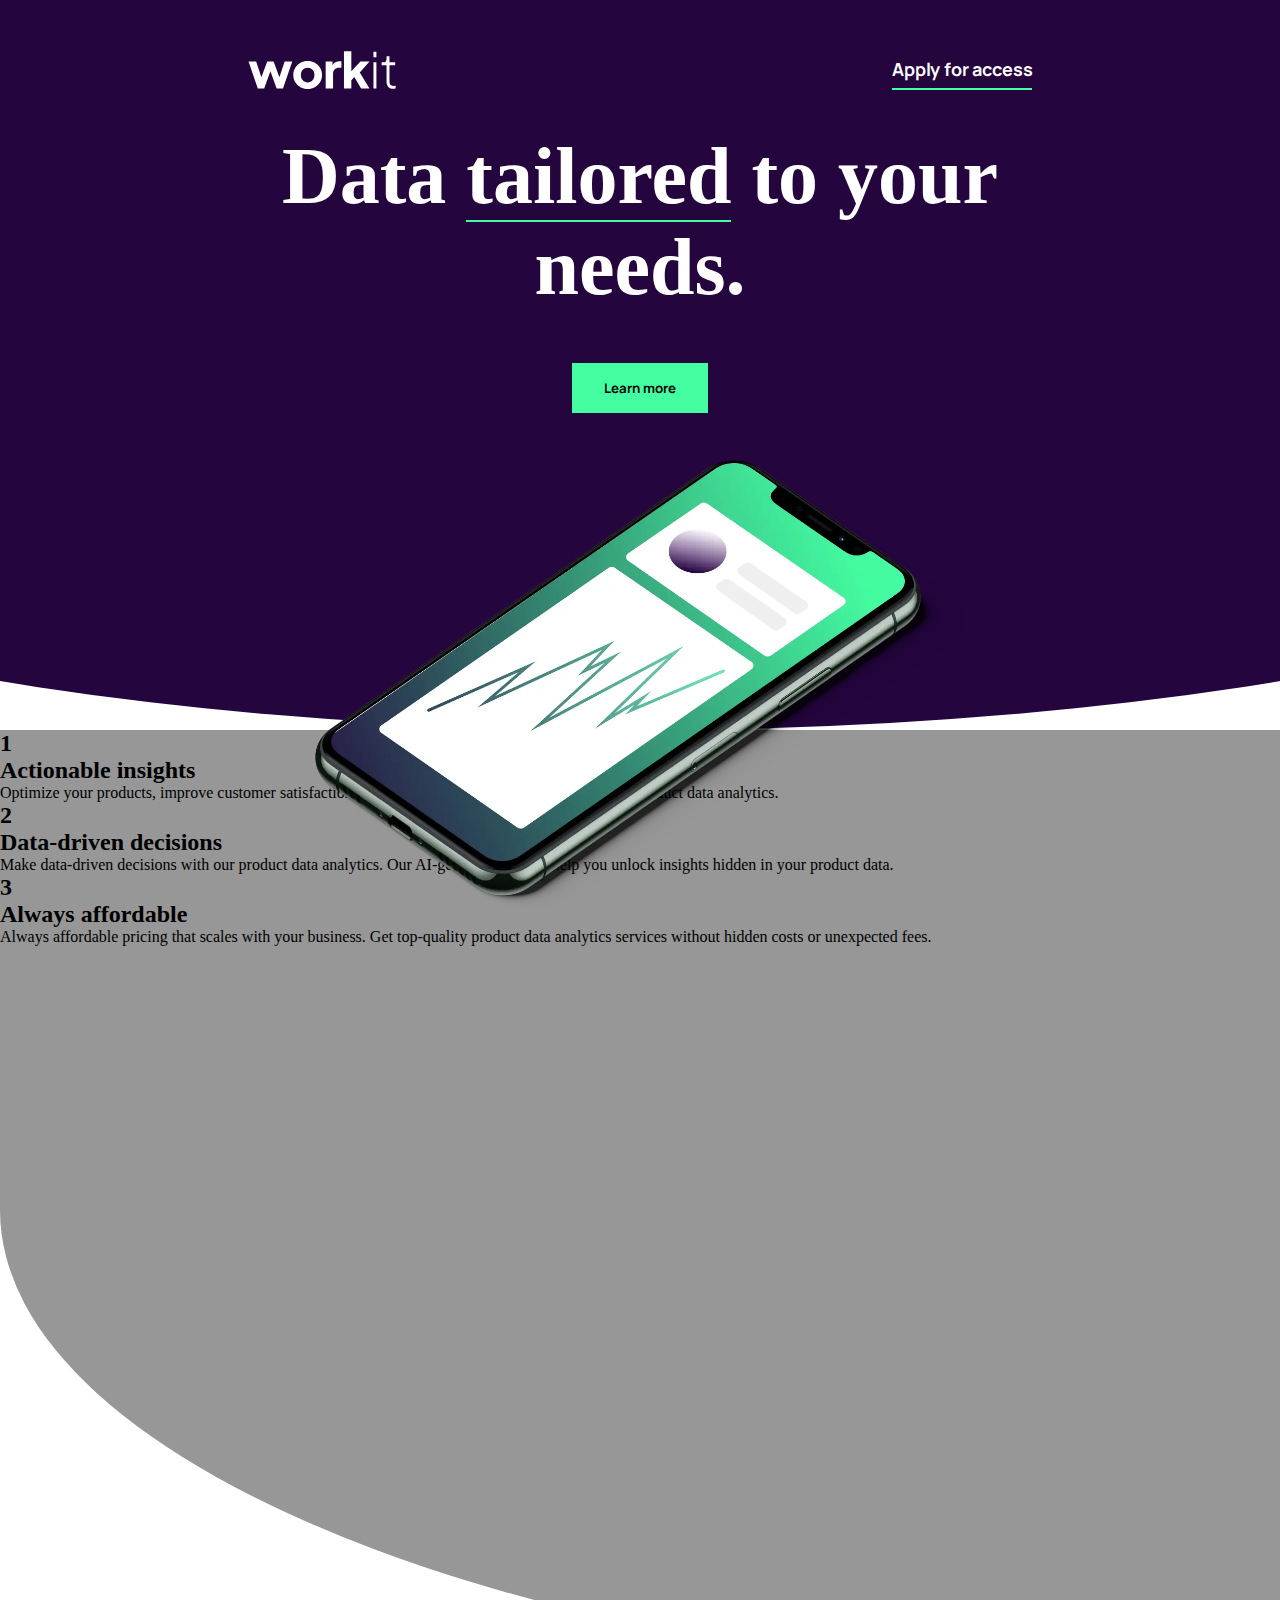
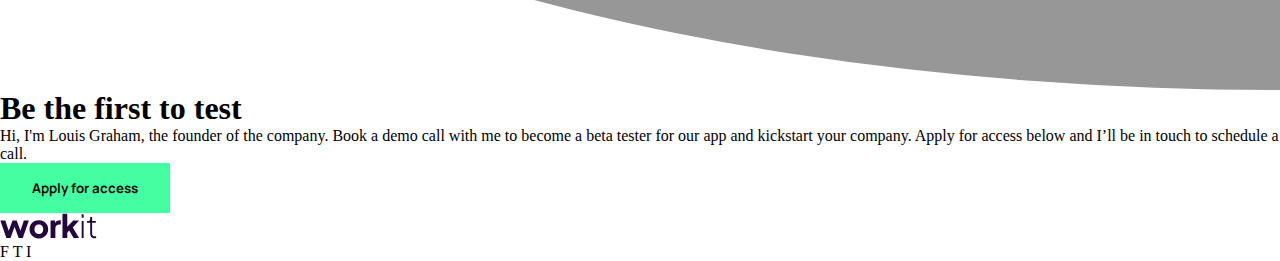
==== starter-code/index.html @ 001fc559 "Initial commit" ====
<!DOCTYPE html>
<html lang="en">
  <head>
    <meta charset="UTF-8" />
    <meta name="viewport" content="width=device-width, initial-scale=1.0" />

    <link
      rel="icon"
      type="image/png"
      sizes="32x32"
      href="./assets/images/favicon-32x32.png"
    />
    <link rel="stylesheet" type="text/css" href="./style/style.css" />
    <link rel="stylesheet" type="text/css" href="./style/bootstrap-grid.css" />

    <title>Frontend Mentor | Workit landing page</title>
  </head>
  <body>
    <header class="w-margin-top-50">
      <img class="w-main-icon w-icon" src="./assets/images/logo-light.svg" />
      <button class="w-main-button w-secondary-button w-text-white">
        Apply for access
      </button>
    </header>

    <div class="w-page-wrapper">

      <section class="w-main-section">
        <div class="w-main-section w-bg-curved w-bg-dark-purple" />

        <div class="w-home-presentation">
          <h1 class="w-main-title w-text-white">
            Data <span class="w-text-line">tailored</span> to your needs.
          </h1>
          <button class="w-primary-button w-margin-top-50">Learn more</button>
        </div>
        <img class="w-hero" src="./assets/images/image-hero.webp" />
      </section>

      <section class="w-secondary-section">

        <div class="w-secondary-section w-bg-curved w-bg-ghost-white" />


        <div class="w-circle">
          <h2>1</h2>
        </div>

        <div>
          <h2>Actionable insights</h2>

          <p>
            Optimize your products, improve customer satisfaction and stay ahead
            of the competition with our product data analytics.
          </p>
        </div>

        <div class="w-circle">
          <h2>2</h2>
        </div>
        <div>
          <h2>Data-driven decisions</h2>

          <p>
            Make data-driven decisions with our product data analytics. Our
            AI-generated reports help you unlock insights hidden in your product
            data.
          </p>
        </div>
        <div class="w-circle"><h2>3</h2></div>
        <div>
          <h2>Always affordable</h2>

          <p>
            Always affordable pricing that scales with your business. Get
            top-quality product data analytics services without hidden costs or
            unexpected fees.
          </p>
        </div>
      </section>

      <section class="w-terciary-class">
        <div class="w-box">
          <h1>Be the first to test</h1>

          <p>
            Hi, I'm Louis Graham, the founder of the company. Book a demo call
            with me to become a beta tester for our app and kickstart your
            company. Apply for access below and I’ll be in touch to schedule a
            call.
          </p>

          <button class="w-primary-button">Apply for access</button>
        </div>
      </section>
    </div>

    <footer class="w-footer">
      <img src="./assets/images/logo-dark.svg" />

      <div class="w-media-icons">
        <a>F</a>
        <a>T</a>
        <a>I</a>
      </div>
    </footer>
  </body>
</html>
---- starter-code/style/style.css ----
@font-face {
  font-family: "Manrope";
  src: url("../assets/fonts/manrope/Manrope-VariableFont_wght.ttf")
    format("truetype");
}

@font-face {
  font-family: "Fraunces";
  src: url("../assets/fonts/fraunces/Fraunces-VariableFont_SOFT\,WONK\,opsz\,wght.ttf")
    format("truetype");
}

* {
  margin: 0;
  padding: 0;
}

@media screen and (min-width: 576px) {
  /* HEADER */

  header {
    display: flex;
    justify-content: space-around;
    position: absolute;
    width: 100%;
    height: 40px;
    z-index: 2;
  }

  /* WRAPPER */

  .w-page-wrapper {
    display: flex;
    flex-direction: column;
    height: 100%;
    width: 100%;
  }

  /* Main Section */

  .w-main-section {
    display: flex;

    flex-direction: column;
    align-items: center;
    width: 100%;
    height: 680px;
  }

  .w-home-presentation {
    display: flex;
    position: relative;
    width: 55%;
    top: 26%;
    flex-direction: column;
    align-items: center;
  }

  .w-hero {
    display: block;
    position: absolute;
    top: 400px;
    width: 450px;
    height: 450px;
    z-index: 2;
  }

  .w-pattern-1 {
    display: block;
    position: absolute;
  }

  /* SECOND SECTION  */

  .w-secondary-section {
    height: 960px;
  }

  /* CSS UTILITARY */

  .w-main-title {
    font-family: "Fraunces 144pt";
    font-size: 50px;
    font-weight: 600;
    text-align: center;
  }
  .w-primary-button {
    font-family: "Manrope";
    font-weight: 700;
    color: black;
    background-color: #44ffa1;
    padding: 16px 32px;
    border: none;
  }

  .w-secondary-button {
    font-family: "Manrope";
    font-weight: 700;
    background: transparent;
    font-size: 18px;
    line-height: 32px;
    letter-spacing: -0.18px;

    border: none;
    border-bottom: 2px solid #44ffa1;
  }
}

@media screen and (min-width: 768px) {
  .w-main-section {
    height: 680px;
  }

  .w-home-presentation {
    top: 22%;
    width: 50%;
  }

  .w-hero {
    display: block;
    position: absolute;
    top: 380px;
    width: 480px;
    height: 480px;
  }
}

@media screen and (min-width: 992px) {
  Header {
    justify-content: space-around;
  }

  .w-main-section {
    height: 720px;
  }

  .w-main-title {
    font-size: 80px;
  }

  .w-home-presentation {
    top: 16%;
    width: 30%;
  }

  .w-hero {
    display: block;
    position: absolute;
    top: 460px;
    width: 650px;
    height: 450px;
  }
}

@media screen and (min-width: 1200px) {
  /* Main Section */

  .w-main-section {
    height: 730px;
  }

  .w-home-presentation {
    top: 18%;
    width: 30%;
  }
}

/* CSS UTILITARY */

/* BACKGROUND  */

.w-bg-ghost-white {
  background-color: #979797;
}

.w-bg-dark-purple {
  background-color: #24053e;
}

.w-bg-curved {
  position: absolute;
  width: 200%;
  border-radius: 0 0 100% 100%;
  
}

/* TEXT  */

.w-text-white {
  color: #fff;
}

.w-text-dark-purple {
  color: #24053e;
}

.w-text-line {
  border-bottom: 2px solid #44ffa1;
}

/* MARGIN */

.w-margin-top-16 {
  margin-top: 16px;
}

.w-margin-right-16 {
  margin-right: 16px;
}

.w-margin-bottom-16 {
  margin-bottom: 16px;
}

.w-margin-left-16 {
  margin-left: 16px;
}

.w-margin-top-50 {
  margin-top: 50px;
}

.w-margin-right-50 {
  margin-right: 50px;
}

.w-margin-bottom-50 {
  margin-bottom: 50px;
}

.w-margin-left-50 {
  margin-left: 50px;
}

.w-margin-top-80 {
  margin-top: 80px;
}

.w-margin-right-80 {
  margin-right: 80px;
}

.w-margin-bottom-80 {
  margin-bottom: 80px;
}

.w-margin-left-80 {
  margin-left: 80px;
}
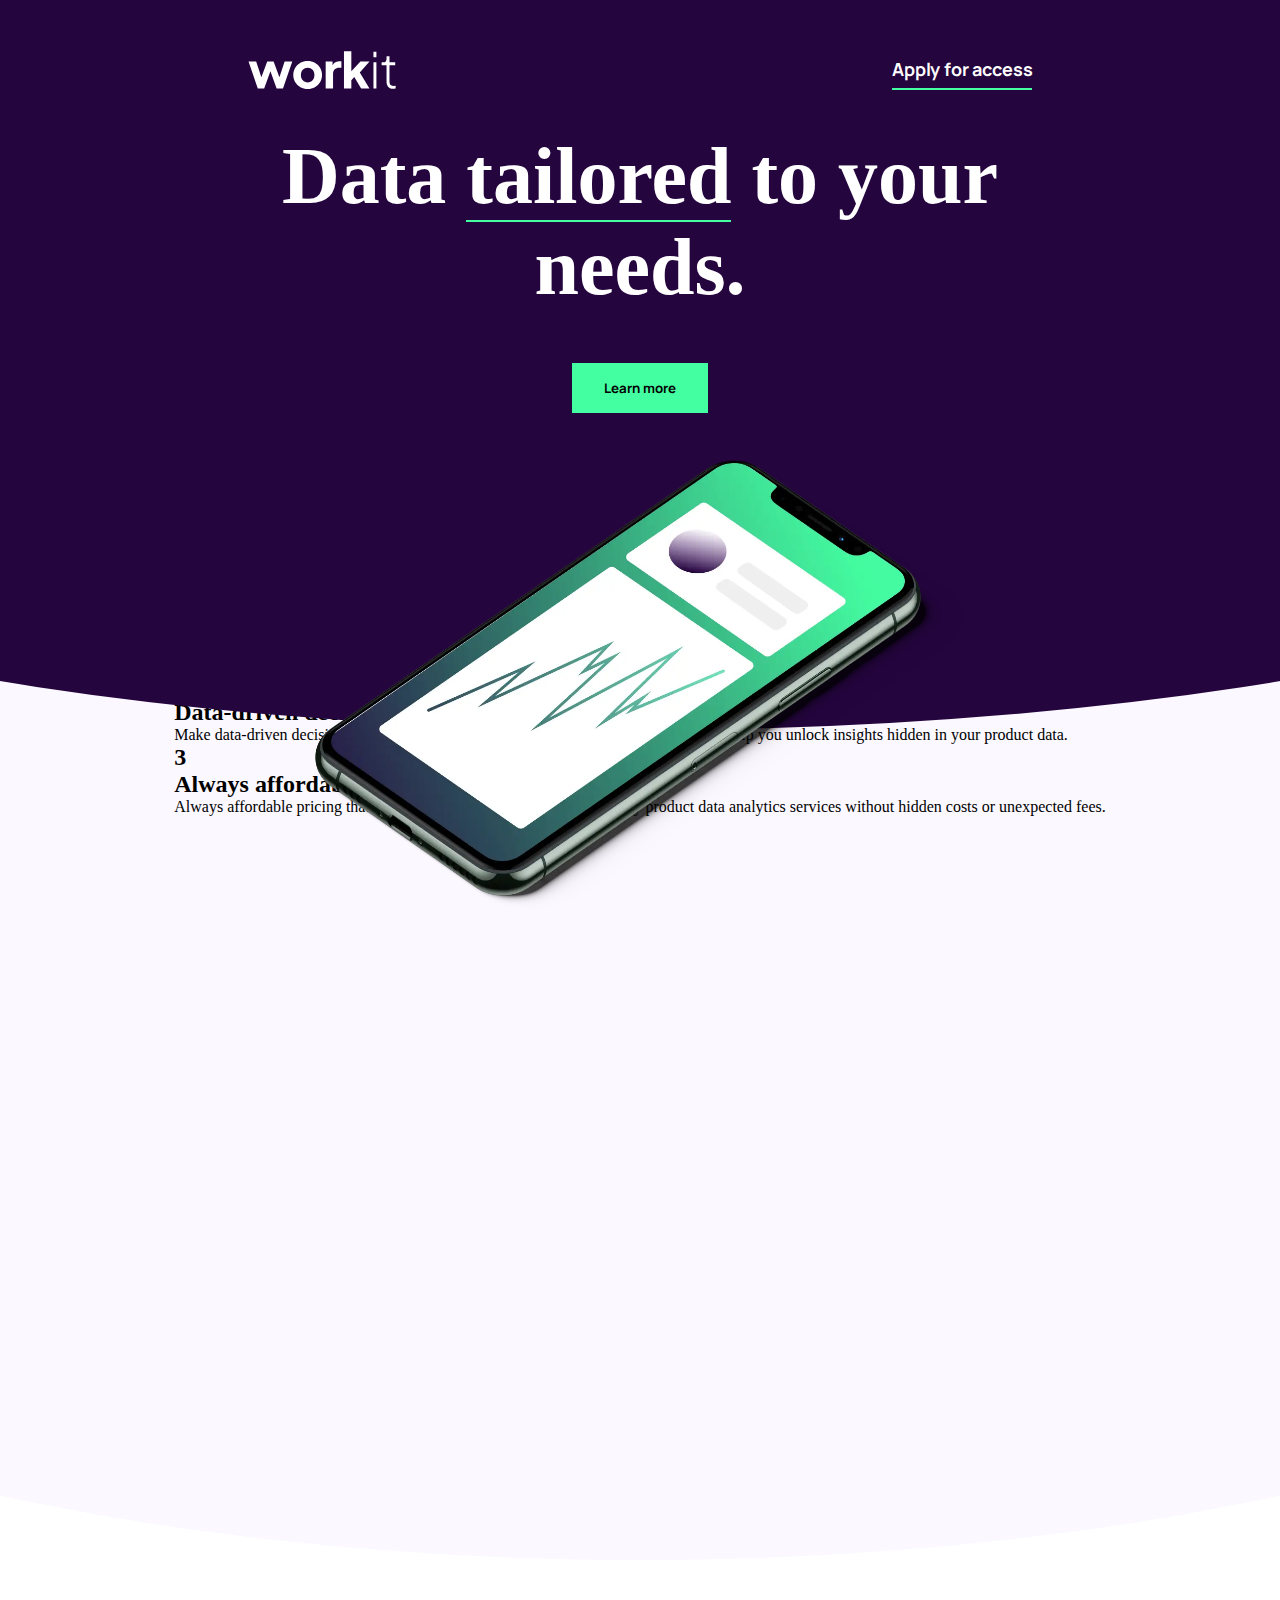
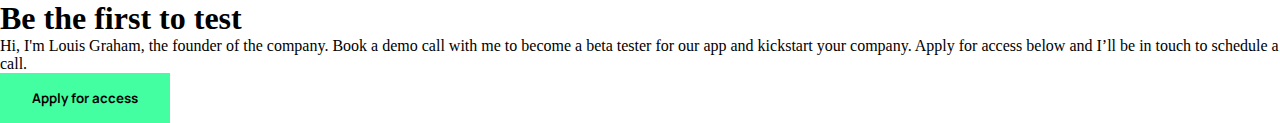
==== commit a126149e: "Set Up Section 2" ====
--- a/starter-code/index.html
+++ b/starter-code/index.html
@@ -24,7 +24,6 @@
     </header>
 
     <div class="w-page-wrapper">
-
       <section class="w-main-section">
         <div class="w-main-section w-bg-curved w-bg-dark-purple" />
 
@@ -37,49 +36,56 @@
         <img class="w-hero" src="./assets/images/image-hero.webp" />
       </section>
 
-      <section class="w-secondary-section">
+      <section class="w-second-section">
+        <div class="w-second-section w-bg-curved w-bg-ghost-white" />
 
-        <div class="w-secondary-section w-bg-curved w-bg-ghost-white" />
+        <div class="w-second-container">
+          <div class="w-container">
+            <div class="w-circle">
+              <h2>1</h2>
+            </div>
 
+            <div>
+              <h2>Actionable insights</h2>
 
-        <div class="w-circle">
-          <h2>1</h2>
-        </div>
+              <p>
+                Optimize your products, improve customer satisfaction and stay
+                ahead of the competition with our product data analytics.
+              </p>
+            </div>
+          </div>
 
-        <div>
-          <h2>Actionable insights</h2>
+          <div class="w-container">
+            <div class="w-circle">
+              <h2>2</h2>
+            </div>
+            <div>
+              <h2>Data-driven decisions</h2>
 
-          <p>
-            Optimize your products, improve customer satisfaction and stay ahead
-            of the competition with our product data analytics.
-          </p>
-        </div>
+              <p>
+                Make data-driven decisions with our product data analytics. Our
+                AI-generated reports help you unlock insights hidden in your
+                product data.
+              </p>
+            </div>
+          </div>
 
-        <div class="w-circle">
-          <h2>2</h2>
-        </div>
-        <div>
-          <h2>Data-driven decisions</h2>
+          <div class="w-container">
+            <div class="w-circle"><h2>3</h2></div>
+            <div>
+              <h2>Always affordable</h2>
 
-          <p>
-            Make data-driven decisions with our product data analytics. Our
-            AI-generated reports help you unlock insights hidden in your product
-            data.
-          </p>
-        </div>
-        <div class="w-circle"><h2>3</h2></div>
-        <div>
-          <h2>Always affordable</h2>
-
-          <p>
-            Always affordable pricing that scales with your business. Get
-            top-quality product data analytics services without hidden costs or
-            unexpected fees.
-          </p>
+              <p>
+                Always affordable pricing that scales with your business. Get
+                top-quality product data analytics services without hidden costs
+                or unexpected fees.
+              </p>
+            </div>
+          </div>
         </div>
       </section>
 
-      <section class="w-terciary-class">
+      <section class="w-third-section">
         <div class="w-box">
           <h1>Be the first to test</h1>
 
--- a/starter-code/style/style.css
+++ b/starter-code/style/style.css
@@ -40,7 +40,7 @@
 
   .w-main-section {
     display: flex;
-
+    position: absolute;
     flex-direction: column;
     align-items: center;
     width: 100%;
@@ -50,7 +50,7 @@
   .w-home-presentation {
     display: flex;
     position: relative;
-    width: 55%;
+    width: 30%;
     top: 26%;
     flex-direction: column;
     align-items: center;
@@ -72,8 +72,23 @@
 
   /* SECOND SECTION  */
 
-  .w-secondary-section {
+  .w-second-section {
+    display: flex;
+    position: absolute;
+    top: 300px;
+    flex-direction: column;
+    align-items: center;
+    width: 100%;
     height: 960px;
+    z-index: -1;
+  }
+
+  /* THIRD SECTION */
+
+  .w-third-section {
+  display: flex;
+  position: absolute;
+  top: 1600px;
   }
 
   /* CSS UTILITARY */
@@ -113,7 +128,6 @@
 
   .w-home-presentation {
     top: 22%;
-    width: 50%;
   }
 
   .w-hero {
@@ -170,7 +184,7 @@
 /* BACKGROUND  */
 
 .w-bg-ghost-white {
-  background-color: #979797;
+  background-color: #fcf8ff;
 }
 
 .w-bg-dark-purple {
@@ -181,7 +195,6 @@
   position: absolute;
   width: 200%;
   border-radius: 0 0 100% 100%;
-  
 }
 
 /* TEXT  */
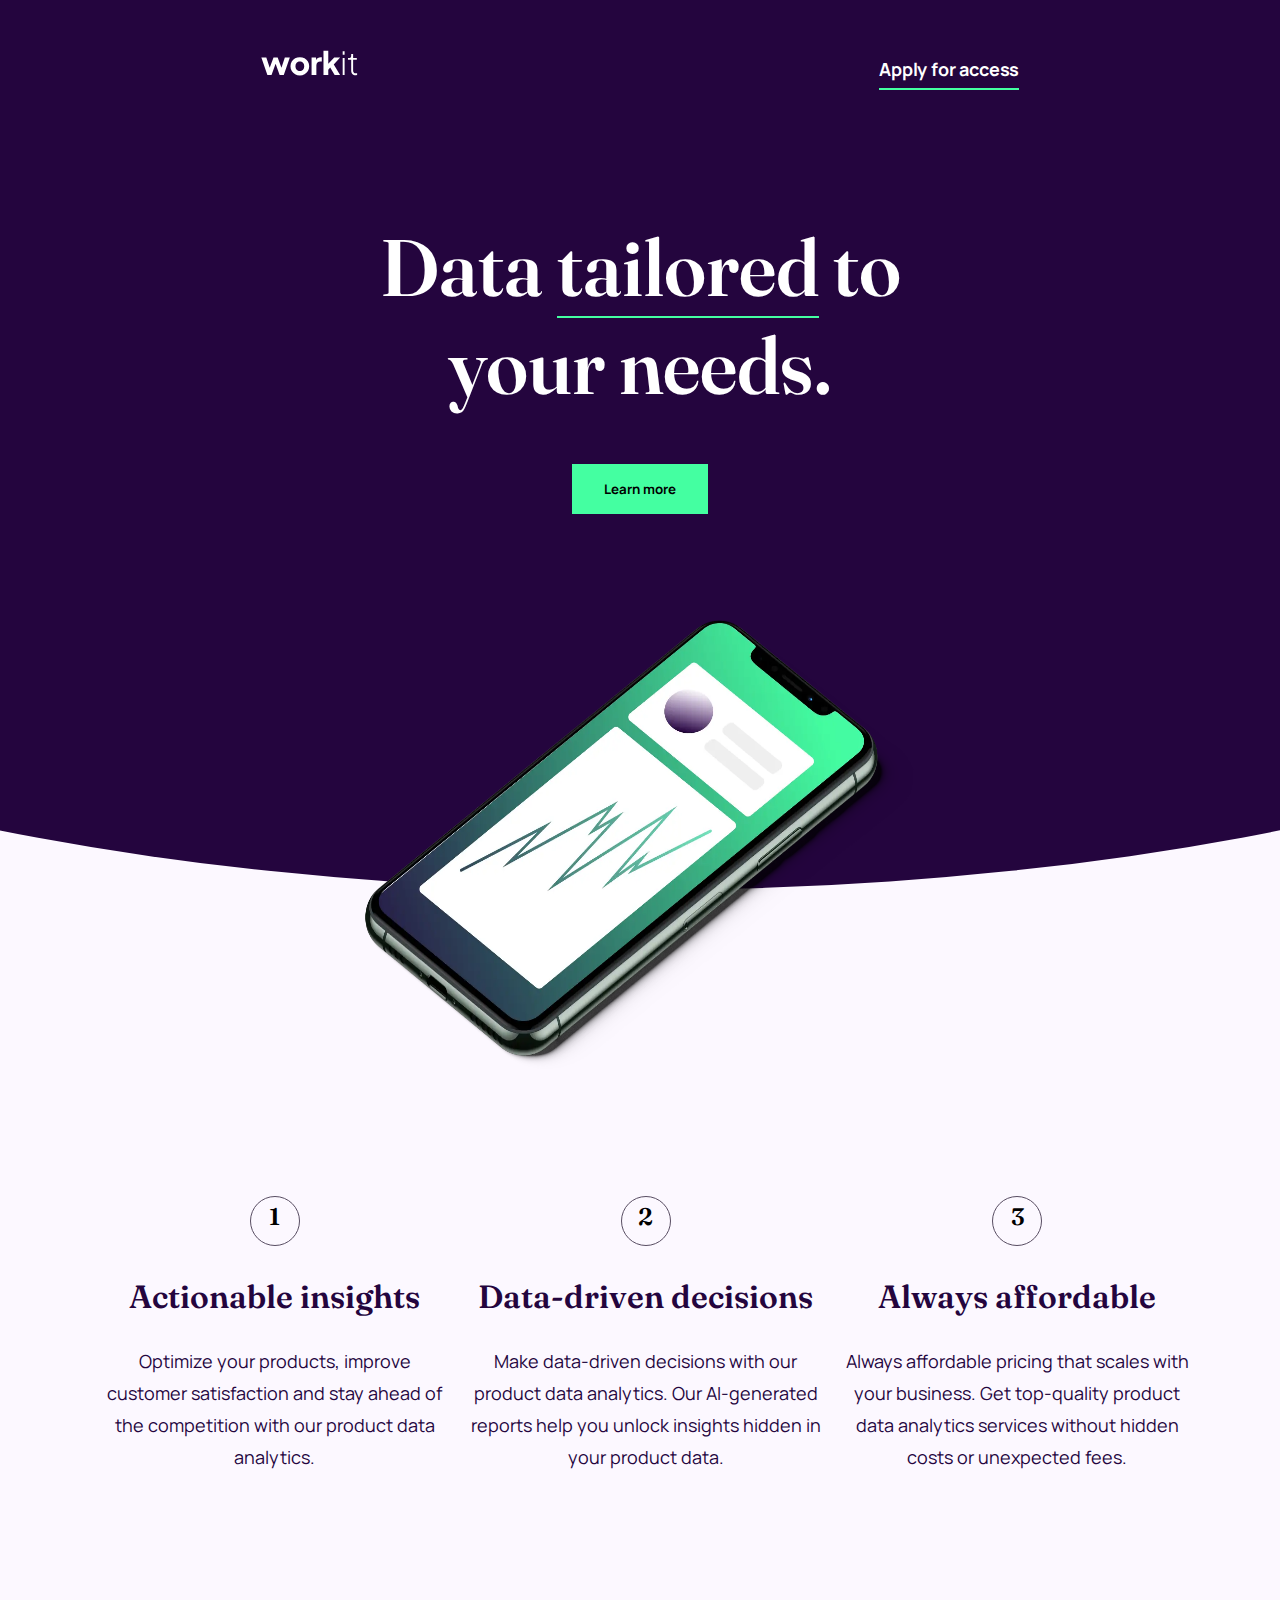
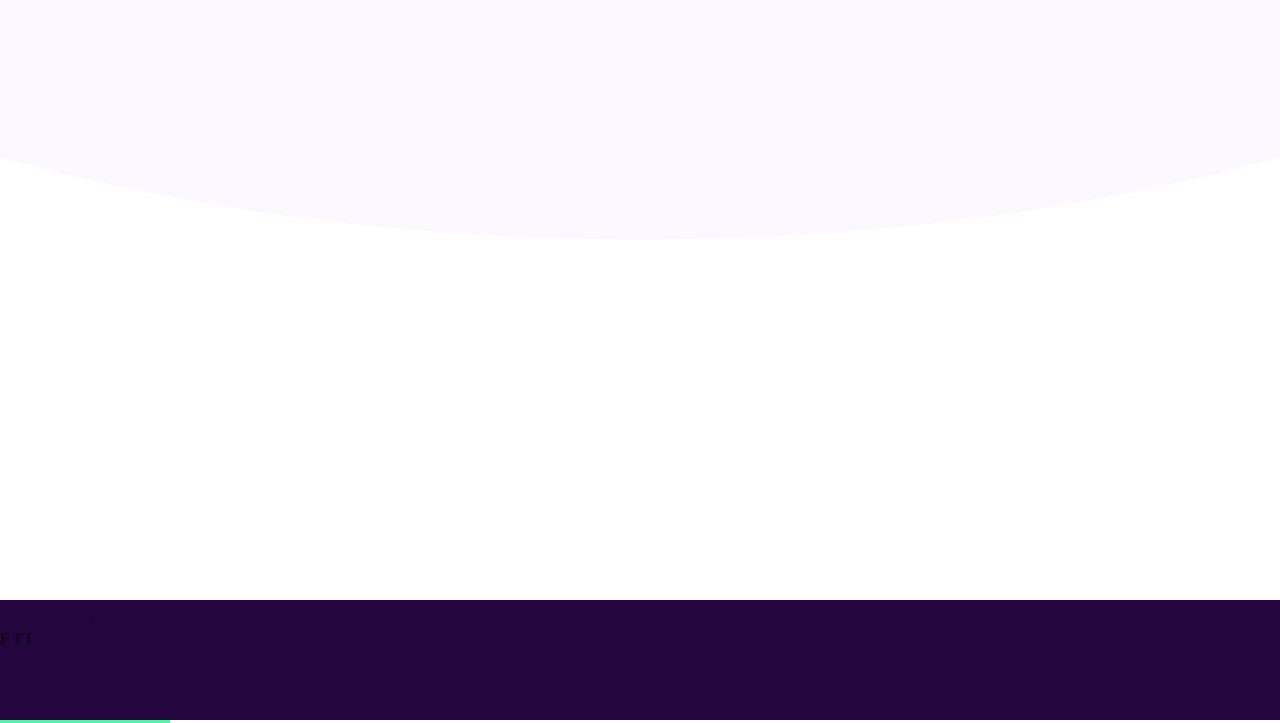
==== commit 4f54bb61: "Second Section & Fix Bugs" ====
--- a/starter-code/index.html
+++ b/starter-code/index.html
@@ -17,15 +17,15 @@
   </head>
   <body>
     <header class="w-margin-top-50">
-      <img class="w-main-icon w-icon" src="./assets/images/logo-light.svg" />
-      <button class="w-main-button w-secondary-button w-text-white">
+      <a href="localhost"><img class="w-main-icon w-icon"  src="./assets/images/logo-light.svg" /></a>
+      <button type="submit" class="w-main-button w-secondary-button w-text-line w-text-white">
         Apply for access
       </button>
     </header>
 
     <div class="w-page-wrapper">
       <section class="w-main-section">
-        <div class="w-main-section w-bg-curved w-bg-dark-purple" />
+        <div class="w-main-section  w-bg-curved w-bg-dark-purple"></div>
 
         <div class="w-home-presentation">
           <h1 class="w-main-title w-text-white">
@@ -37,18 +37,20 @@
       </section>
 
       <section class="w-second-section">
-        <div class="w-second-section w-bg-curved w-bg-ghost-white" />
+        <div class="w-second-section w-bg-curved w-bg-ghost-white" ></div>
 
-        <div class="w-second-container">
+        <div class="w-second-content">
           <div class="w-container">
             <div class="w-circle">
-              <h2>1</h2>
+              <h2 class="w-circle-text">1</h2>
             </div>
 
-            <div>
-              <h2>Actionable insights</h2>
+            <div class="w-container-bottom">
+              <h2 class="w-margin-bottom-28 w-second-title w-text-dark-purple">
+                Actionable insights
+              </h2>
 
-              <p>
+              <p class="w-text w-text-dark-purple">
                 Optimize your products, improve customer satisfaction and stay
                 ahead of the competition with our product data analytics.
               </p>
@@ -57,12 +59,14 @@
 
           <div class="w-container">
             <div class="w-circle">
-              <h2>2</h2>
+              <h2 class="w-circle-text">2</h2>
             </div>
-            <div>
-              <h2>Data-driven decisions</h2>
+            <div class="w-container-bottom">
+              <h2 class="w-margin-bottom-28 w-second-title w-text-dark-purple">
+                Data-driven decisions
+              </h2>
 
-              <p>
+              <p class="w-text w-text-dark-purple">
                 Make data-driven decisions with our product data analytics. Our
                 AI-generated reports help you unlock insights hidden in your
                 product data.
@@ -71,11 +75,15 @@
           </div>
 
           <div class="w-container">
-            <div class="w-circle"><h2>3</h2></div>
-            <div>
-              <h2>Always affordable</h2>
+            <div class="w-circle">
+              <h2 class="w-circle-text">3</h2>
+            </div>
+            <div class="w-container-bottom">
+              <h2 class="w-margin-bottom-28 w-second-title w-text-dark-purple">
+                Always affordable
+              </h2>
 
-              <p>
+              <p class="w-text w-text-dark-purple">
                 Always affordable pricing that scales with your business. Get
                 top-quality product data analytics services without hidden costs
                 or unexpected fees.
--- a/starter-code/style/style.css
+++ b/starter-code/style/style.css
@@ -5,7 +5,7 @@
 }
 
 @font-face {
-  font-family: "Fraunces";
+  font-family: "Fraunces 144pt";
   src: url("../assets/fonts/fraunces/Fraunces-VariableFont_SOFT\,WONK\,opsz\,wght.ttf")
     format("truetype");
 }
@@ -15,6 +15,10 @@
   padding: 0;
 }
 
+body {
+  overflow-x: hidden;
+}
+
 @media screen and (min-width: 576px) {
   /* HEADER */
 
@@ -23,7 +27,7 @@
     justify-content: space-around;
     position: absolute;
     width: 100%;
-    height: 40px;
+    height: 24px;
     z-index: 2;
   }
 
@@ -47,10 +51,19 @@
     height: 680px;
   }
 
+  .w-main-section::before {
+    content: "";
+    background-color: #24053e;
+    position: absolute;
+    width: 200%;
+    height: 690px;
+    border-radius: 0 0 200% 200%;
+  }
+
   .w-home-presentation {
     display: flex;
     position: relative;
-    width: 30%;
+    width: 343px;
     top: 26%;
     flex-direction: column;
     align-items: center;
@@ -59,9 +72,9 @@
   .w-hero {
     display: block;
     position: absolute;
-    top: 400px;
-    width: 450px;
-    height: 450px;
+    top: 460px;
+    width: 380px;
+    height: 380px;
     z-index: 2;
   }
 
@@ -75,20 +88,53 @@
   .w-second-section {
     display: flex;
     position: absolute;
+    top: 600px;
+    flex-direction: column;
+    align-items: center;
+    width: 100%;
+    height: 1300px;
+    z-index: -1;
+  }
+
+  .w-second-section::before {
+    content: "";
+    background-color: #fcf8ff;
+    position: absolute;
+    width: 200%;
+    height: 1000px;
+    border-radius: 0 0 200% 200%;
+  }
+  .w-second-content {
+    display: flex;
+    flex-direction: column;
+    position: relative;
     top: 300px;
-    flex-direction: column;
-    align-items: center;
-    width: 100%;
-    height: 960px;
-    z-index: -1;
+    height: 476px;
+    width: 580px;
+    align-items: center;
+    justify-content: space-between;
+  }
+
+  .w-container {
+    margin-left: 12px;
+    display: flex;
+    flex-direction: row;
+    justify-content: space-between;
+    align-items: center;
+    width: 100%;
+    height: 108px;
+  }
+
+  .w-container-bottom {
+    width: 490px;
   }
 
   /* THIRD SECTION */
 
   .w-third-section {
-  display: flex;
-  position: absolute;
-  top: 1600px;
+    display: flex;
+    position: absolute;
+    top: 2200px;
   }
 
   /* CSS UTILITARY */
@@ -99,83 +145,176 @@
     font-weight: 600;
     text-align: center;
   }
-  .w-primary-button {
+
+  .w-second-title {
+    font-family: "Fraunces 144pt";
+    font-style: normal;
+    font-weight: 600;
+    font-size: 28px;
+    line-height: 40px;
+  }
+
+  .w-text {
+    /* Body */
     font-family: "Manrope";
-    font-weight: 700;
-    color: black;
-    background-color: #44ffa1;
-    padding: 16px 32px;
-    border: none;
-  }
-
-  .w-secondary-button {
-    font-family: "Manrope";
-    font-weight: 700;
-    background: transparent;
-    font-size: 18px;
+    font-style: normal;
+    font-weight: 400;
+    font-size: 16px;
     line-height: 32px;
-    letter-spacing: -0.18px;
-
-    border: none;
-    border-bottom: 2px solid #44ffa1;
+  }
+
+  .w-circle {
+    box-sizing: border-box;
+
+    /* Davy's Grey */
+    border: 1px solid #584d62;
+    border-radius: 30.5px;
+
+    width: 50px;
+    height: 50px;
+
+    text-align: center;
+  }
+  .w-circle-text {
+    /* TEXT  */
+
+    font-family: "Fraunces 144pt";
+    font-style: normal;
+    font-weight: 600;
+    font-size: 24px;
+    line-height: 40px;
   }
 }
 
 @media screen and (min-width: 768px) {
+  .w-home-presentation {
+    width: 570px;
+  }
+
+  /* SECOND SECTION  */
+
+  .w-second-content {
+    flex-direction: column;
+    justify-content: space-between;
+    top: 300px;
+    height: 476px;
+    width: 583px;
+  }
+
+  .w-container {
+    flex-direction: row;
+    justify-content: space-between;
+    height: 108px;
+    width: 100%;
+  }
+
+  .w-container-bottom {
+    width: 493px;
+  }
+}
+
+@media screen and (min-width: 992px) {
+  /* HEADER */
+
+  Header {
+    justify-content: space-around;
+  }
+
+  /* MAIN SECTION  */
+
   .w-main-section {
-    height: 680px;
+    height: 990px;
+  }
+
+  .w-main-section::before {
+    height: 890px;
   }
 
   .w-home-presentation {
     top: 22%;
+    width: 635px;
+  }
+
+  .w-main-title {
+    font-size: 80px;
   }
 
   .w-hero {
     display: block;
     position: absolute;
-    top: 380px;
-    width: 480px;
-    height: 480px;
-  }
-}
-
-@media screen and (min-width: 992px) {
-  Header {
-    justify-content: space-around;
-  }
-
-  .w-main-section {
-    height: 720px;
-  }
-
-  .w-main-title {
-    font-size: 80px;
-  }
-
-  .w-home-presentation {
-    top: 16%;
-    width: 30%;
-  }
-
-  .w-hero {
-    display: block;
-    position: absolute;
-    top: 460px;
-    width: 650px;
+    top: 620px;
+    width: 550px;
     height: 450px;
+  }
+
+  /* SECOND SECTION  */
+
+  .w-second-section {
+    height: 1300px;
+  }
+
+  .w-second-section::before {
+    height: 1240px;
+  }
+
+  .w-second-content {
+    top: 560px;
   }
 }
 
 @media screen and (min-width: 1200px) {
   /* Main Section */
 
-  .w-main-section {
-    height: 730px;
-  }
-
-  .w-home-presentation {
-    top: 18%;
-    width: 30%;
+  /* SECOND SECTION  */
+
+  .w-second-section {
+    height: 1200px;
+  }
+
+  .w-second-content {
+    display: flex;
+    height: 308px;
+    width: 1114px;
+    position: relative;
+    top: 580px;
+    flex-direction: row;
+    align-items: center;
+    justify-content: space-around;
+  }
+
+  .w-container {
+    display: flex;
+    flex-direction: column;
+    justify-content: space-around;
+    align-items: center;
+    text-align: center;
+    width: 354px;
+    height: 100%;
+  }
+
+  .w-container-bottom {
+    width: 354px;
+  }
+
+  /* FOOTER  */
+
+  footer {
+    display: block;
+    position: absolute;
+    top: 2200px;
+    height: 120px;
+    width: 100%;
+    background-color: #24053e;
+  }
+
+  /* CSS UTILITY */
+
+  .w-second-title {
+    font-size: 32px;
+  }
+
+  .w-text {
+    font-size: 18px;
   }
 }
 
@@ -192,8 +331,9 @@
 }
 
 .w-bg-curved {
-  position: absolute;
-  width: 200%;
+  display: none;
+  width: 100%;
+  background-size: 200%;
   border-radius: 0 0 100% 100%;
 }
 
@@ -211,6 +351,52 @@
   border-bottom: 2px solid #44ffa1;
 }
 
+/* BUTTONS  */
+
+.w-primary-button {
+  cursor: pointer;
+  font-family: "Manrope";
+  font-weight: 700;
+  color: black;
+  background-color: #44ffa1;
+  padding: 16px 32px;
+  border: none;
+  transform: scale(1);
+
+  transition: 0.2s;
+}
+
+.w-primary-button:active {
+  background-color: transparent;
+  border: 1px solid #44ffa1;
+  color: #44ffa1;
+  transform: scale(0.95);
+}
+
+.w-secondary-button {
+  cursor: pointer;
+  font-family: "Manrope";
+  font-weight: 700;
+  background: transparent;
+  font-size: 18px;
+  line-height: 32px;
+  letter-spacing: -0.18px;
+
+  border: none;
+  border-bottom: 2px solid #44ffa1;
+  height: 40px;
+
+  transition: 0.2s;
+}
+
+.w-secondary-button:active {
+  color: #44ffa1;
+}
+
+.w-main-icon {
+  cursor: pointer;
+}
+
 /* MARGIN */
 
 .w-margin-top-16 {
@@ -229,6 +415,22 @@
   margin-left: 16px;
 }
 
+.w-margin-top-28 {
+  margin-top: 28px;
+}
+
+.w-margin-right-28 {
+  margin-right: 28px;
+}
+
+.w-margin-bottom-28 {
+  margin-bottom: 28px;
+}
+
+.w-margin-left-28 {
+  margin-left: 28px;
+}
+
 .w-margin-top-50 {
   margin-top: 50px;
 }
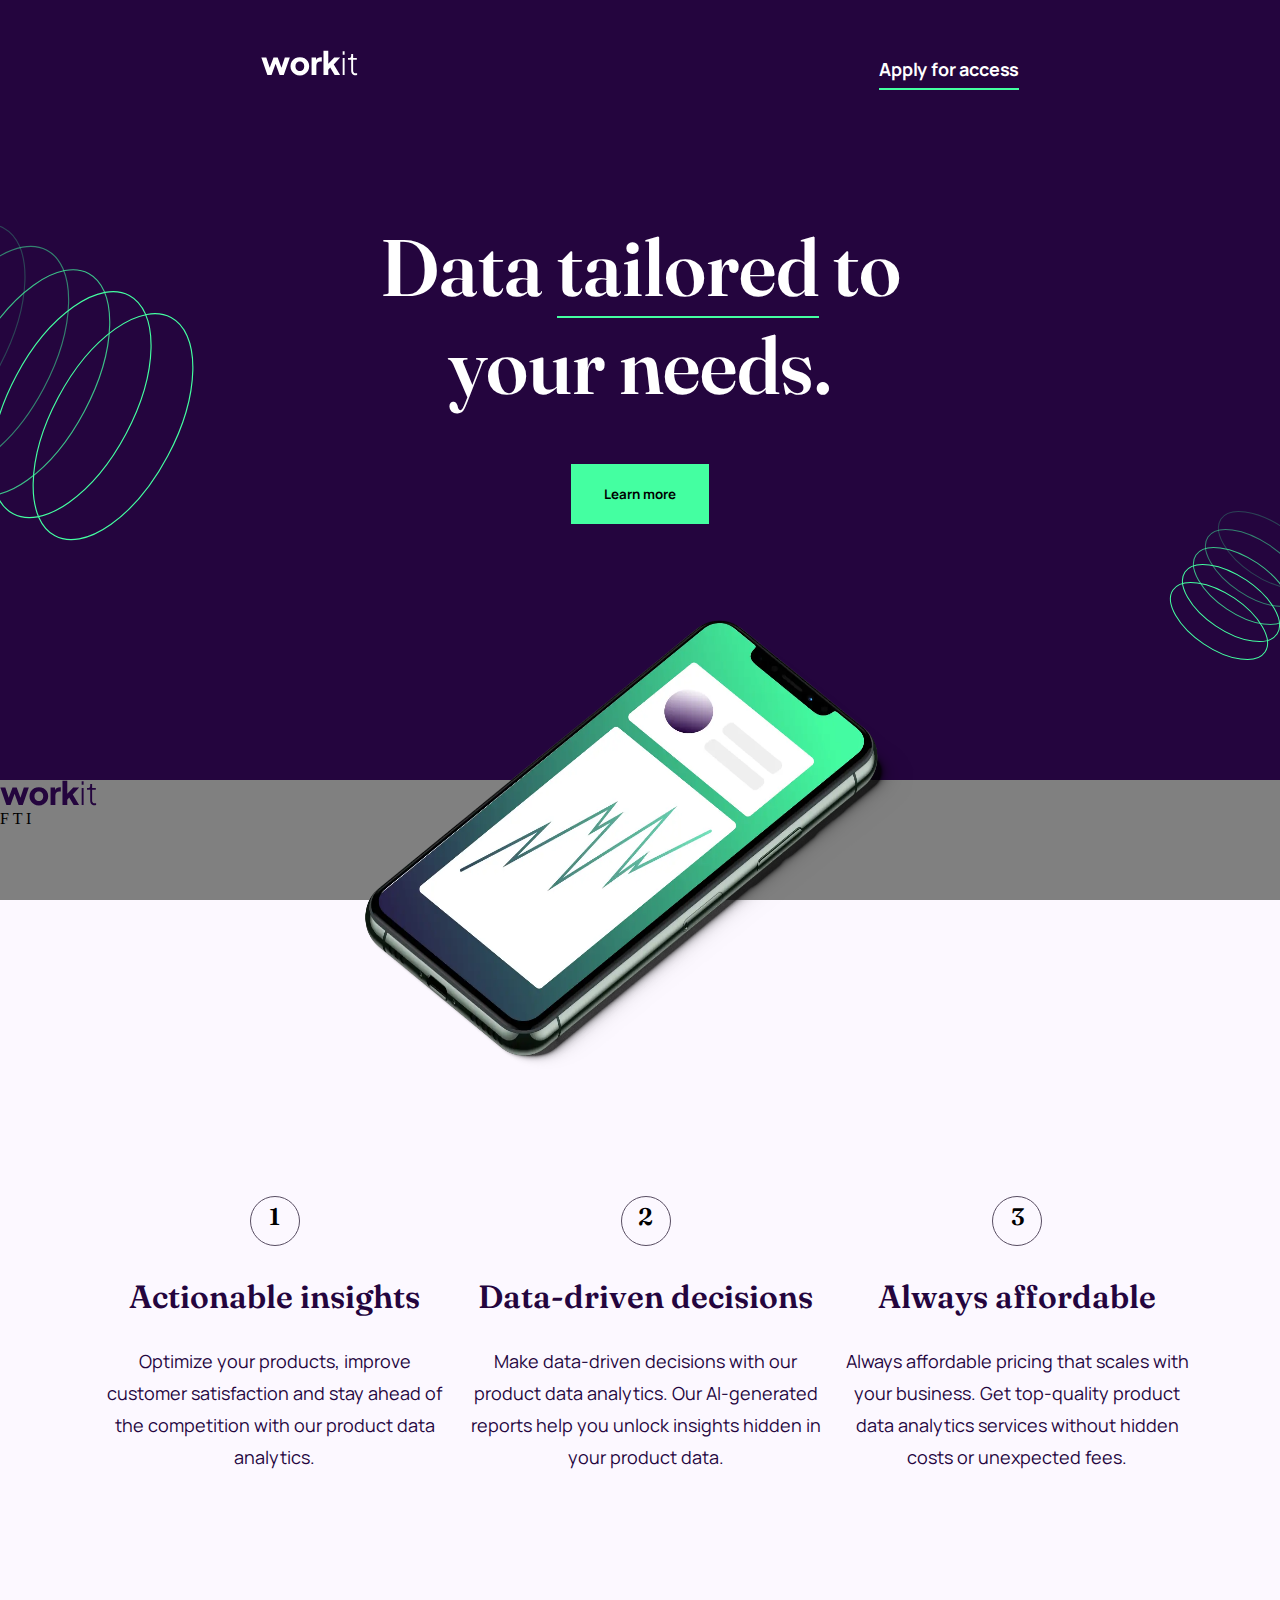
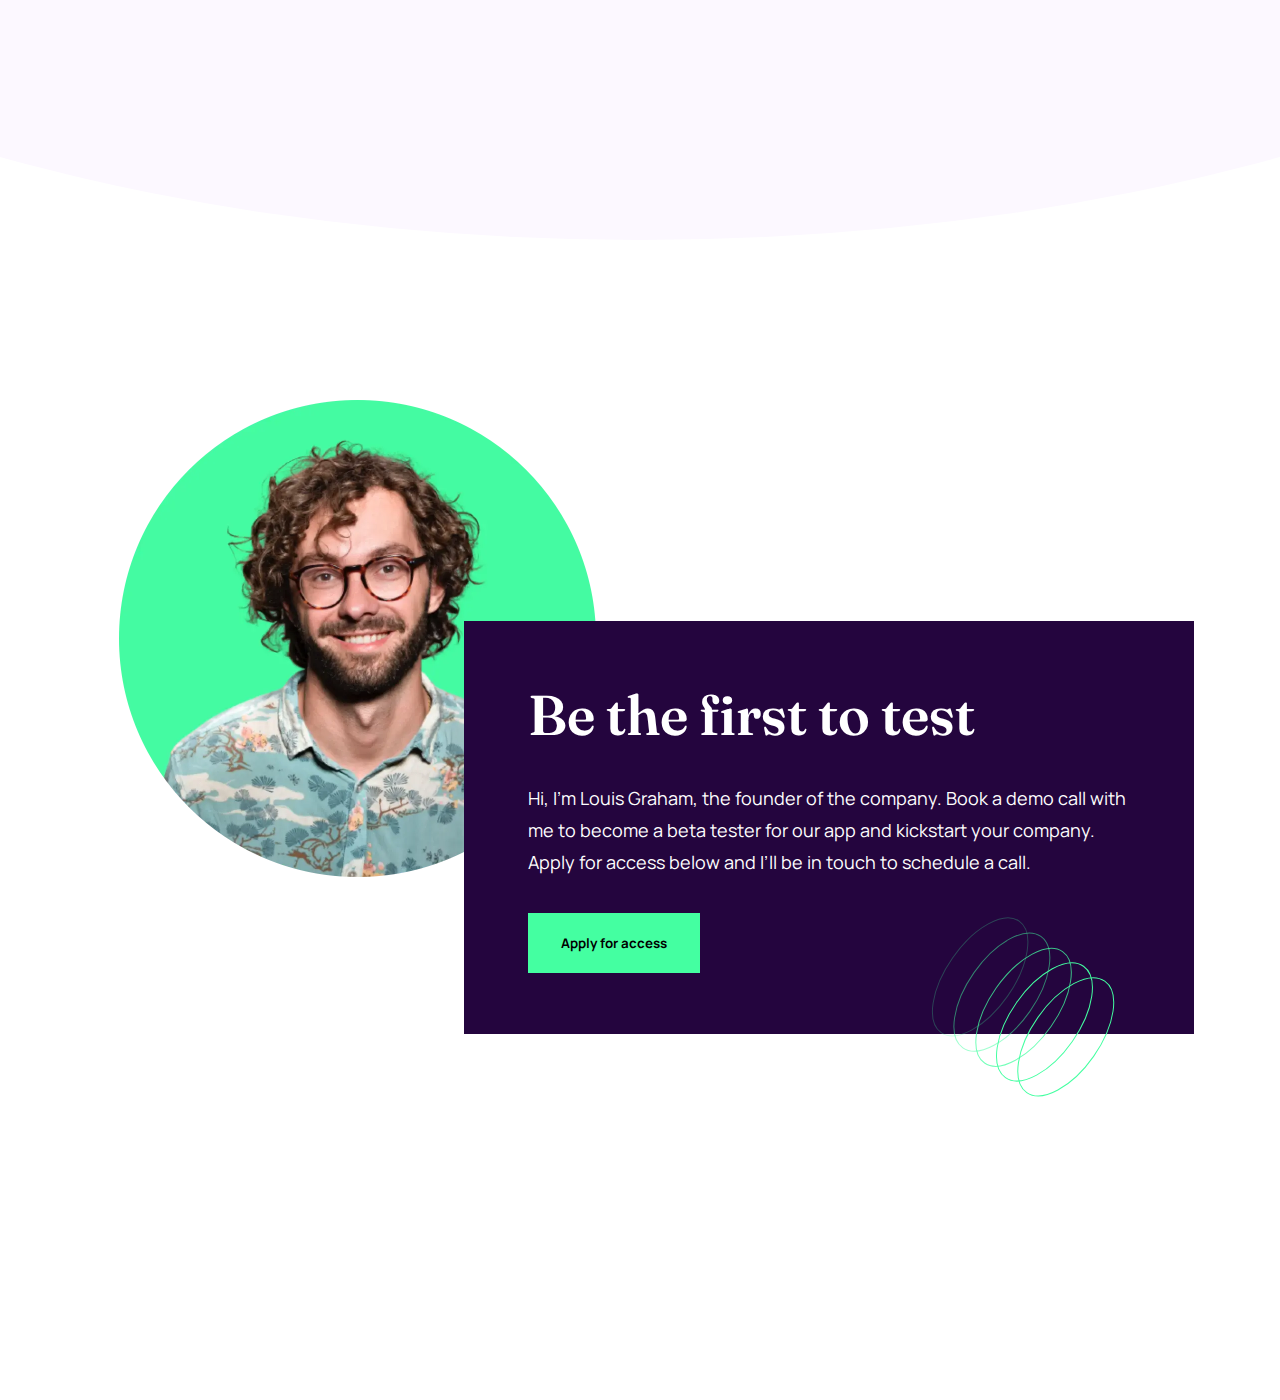
==== commit 60391369: "Third Section & Patterns SVGS" ====
--- a/starter-code/index.html
+++ b/starter-code/index.html
@@ -17,15 +17,20 @@
   </head>
   <body>
     <header class="w-margin-top-50">
-      <a href="localhost"><img class="w-main-icon w-icon"  src="./assets/images/logo-light.svg" /></a>
-      <button type="submit" class="w-main-button w-secondary-button w-text-line w-text-white">
+      <a href="localhost"
+        ><img class="w-main-icon w-icon" src="./assets/images/logo-light.svg"
+      /></a>
+      <button
+        type="submit"
+        class="w-main-button w-secondary-button w-text-line w-text-white"
+      >
         Apply for access
       </button>
     </header>
 
     <div class="w-page-wrapper">
       <section class="w-main-section">
-        <div class="w-main-section  w-bg-curved w-bg-dark-purple"></div>
+        <div class="w-main-section w-bg-curved w-bg-dark-purple"></div>
 
         <div class="w-home-presentation">
           <h1 class="w-main-title w-text-white">
@@ -33,11 +38,13 @@
           </h1>
           <button class="w-primary-button w-margin-top-50">Learn more</button>
         </div>
+        <img class="w-pattern-1" src="./assets/images/bg-pattern-1.svg">
+        <img class="w-pattern-2" src="./assets/images/bg-pattern-2.svg">
         <img class="w-hero" src="./assets/images/image-hero.webp" />
       </section>
 
       <section class="w-second-section">
-        <div class="w-second-section w-bg-curved w-bg-ghost-white" ></div>
+        <div class="w-second-section w-bg-curved w-bg-ghost-white"></div>
 
         <div class="w-second-content">
           <div class="w-container">
@@ -94,17 +101,24 @@
       </section>
 
       <section class="w-third-section">
-        <div class="w-box">
-          <h1>Be the first to test</h1>
+        <div class="w-third-content">
+          <img class="w-founder-img" src="assets/images/image-founder.webp" />
 
-          <p>
-            Hi, I'm Louis Graham, the founder of the company. Book a demo call
-            with me to become a beta tester for our app and kickstart your
-            company. Apply for access below and I’ll be in touch to schedule a
-            call.
-          </p>
+          <div class="w-box w-bg-dark-purple">
+            <div class="w-box-content">
+              <h1 class="w-third-title w-text-white">Be the first to test</h1>
 
-          <button class="w-primary-button">Apply for access</button>
+              <p class="w-text w-text-white">
+                Hi, I'm Louis Graham, the founder of the company. Book a demo
+                call with me to become a beta tester for our app and kickstart
+                your company. Apply for access below and I’ll be in touch to
+                schedule a call.
+              </p>
+            <button class="w-primary-button">Apply for access</button>
+          </div>
+          <img class="w-pattern-3" src="./assets/images/bg-pattern-3.svg"/>
+
+          </div>
         </div>
       </section>
     </div>
--- a/starter-code/style/style.css
+++ b/starter-code/style/style.css
@@ -15,7 +15,8 @@
   padding: 0;
 }
 
-body {
+body,
+html {
   overflow-x: hidden;
 }
 
@@ -36,7 +37,7 @@
   .w-page-wrapper {
     display: flex;
     flex-direction: column;
-    height: 100%;
+    height: 3000px;
     width: 100%;
   }
 
@@ -79,8 +80,11 @@
   }
 
   .w-pattern-1 {
-    display: block;
-    position: absolute;
+    display: none;
+  }
+
+  .w-pattern-2 {
+    display: none;
   }
 
   /* SECOND SECTION  */
@@ -134,7 +138,45 @@
   .w-third-section {
     display: flex;
     position: absolute;
-    top: 2200px;
+    justify-content: center;
+    top: 1750px;
+    width: 100%;
+    height: 603px;
+  }
+
+  .w-third-content {
+    width: 343px;
+    height: 100%;
+  }
+
+  .w-founder-img {
+    margin-left: 35px;
+    height: 281px;
+    width: 281px;
+  }
+
+  .w-box {
+    display: flex;
+    position: relative;
+    flex-direction: column;
+    align-items: center;
+    justify-content: space-around;
+    bottom: 62px;
+    width: 343px;
+    height: 375px;
+  }
+
+  .w-box-content {
+    display: flex;
+    flex-direction: column;
+    justify-content: space-evenly;
+    align-items: center;
+    width: 281px;
+    height: 100%;
+  }
+
+  .w-pattern-3 {
+    display: none;
   }
 
   /* CSS UTILITARY */
@@ -152,6 +194,15 @@
     font-weight: 600;
     font-size: 28px;
     line-height: 40px;
+  }
+
+  .w-third-title {
+    /* Heading M */
+    font-family: "Fraunces 144pt";
+    font-style: normal;
+    font-weight: 600;
+    font-size: 32px;
+    line-height: 64px;
   }
 
   .w-text {
@@ -191,6 +242,21 @@
     width: 570px;
   }
 
+  .w-pattern-1 {
+    display: block;
+    position: absolute;
+    width: 360px;
+    left: -200px;
+    top: 20%;
+  }
+
+  .w-pattern-2 {
+    display: block;
+    position: absolute;
+    right: -90px;
+    top: 50%;
+  }
+
   /* SECOND SECTION  */
 
   .w-second-content {
@@ -211,6 +277,49 @@
   .w-container-bottom {
     width: 493px;
   }
+
+  /* THIRD SECTION */
+
+  .w-third-section {
+    display: flex;
+    justify-content: center;
+    height: 526px;
+    top: 1800px;
+  }
+
+  .w-third-content {
+    display: block;
+    width: 689px;
+    height: 100%;
+  }
+
+  .w-box {
+    display: flex;
+    position: relative;
+    flex-direction: column;
+    align-items: center;
+    justify-content: space-around;
+    left: 172px;
+    bottom: 140px;
+    width: 514px;
+    height: 375px;
+  }
+
+  .w-box-content {
+    display: flex;
+    flex-direction: column;
+    justify-content: space-between;
+    align-items: start;
+    width: 402px;
+    height: 271px;
+  }
+
+  .w-pattern-3 {
+    display: block;
+    position: absolute;
+    top: 280px;
+    right: 60px;
+  }
 }
 
 @media screen and (min-width: 992px) {
@@ -228,6 +337,19 @@
 
   .w-main-section::before {
     height: 890px;
+  }
+
+  .w-pattern-1 {
+    
+    width: 460px;
+    left: -200px;
+    top: 20%;
+  }
+
+  .w-pattern-2 {
+   
+    right: -50px;
+    top: 50%;
   }
 
   .w-home-presentation {
@@ -260,10 +382,19 @@
   .w-second-content {
     top: 560px;
   }
+
+  /* THIRD SECTION  */
+  .w-third-section {
+    top: 2000px;
+  }
 }
 
 @media screen and (min-width: 1200px) {
   /* Main Section */
+
+  
+
+  
 
   /* SECOND SECTION  */
 
@@ -296,21 +427,66 @@
     width: 354px;
   }
 
+  /* THIRD SECTION */
+
+  .w-third-section {
+    display: flex;
+    justify-content: center;
+    width: 100%;
+    height: 640px;
+    top: 2000px;
+  }
+
+  .w-third-content {
+    width: 1112px;
+    height: 100%;
+  }
+
+  .w-founder-img {
+    height: 477px;
+    width: 477px;
+  }
+
+  .w-box {
+    display: flex;
+    position: relative;
+    flex-direction: column;
+    align-items: center;
+    justify-content: space-around;
+    left: 380px;
+    bottom: 260px;
+    width: 730px;
+    height: 413px;
+  }
+
+  .w-box-content {
+    display: flex;
+    flex-direction: column;
+    justify-content: space-between;
+    align-items: start;
+    width: 602px;
+    height: 290px;
+  }
+
   /* FOOTER  */
 
   footer {
     display: block;
     position: absolute;
-    top: 2200px;
+    bottom: 0;
     height: 120px;
     width: 100%;
-    background-color: #24053e;
+    background-color: gray;
   }
 
   /* CSS UTILITY */
 
   .w-second-title {
     font-size: 32px;
+  }
+
+  .w-third-title {
+    font-size: 56px;
   }
 
   .w-text {
@@ -359,18 +535,16 @@
   font-weight: 700;
   color: black;
   background-color: #44ffa1;
-  padding: 16px 32px;
-  border: none;
-  transform: scale(1);
-
-  transition: 0.2s;
+  padding: 20px 32px;
+  border: 1px solid #44ffa1;
+  transition: 0.3s;
 }
 
 .w-primary-button:active {
   background-color: transparent;
   border: 1px solid #44ffa1;
   color: #44ffa1;
-  transform: scale(0.95);
+  transform: scale(0.98);
 }
 
 .w-secondary-button {
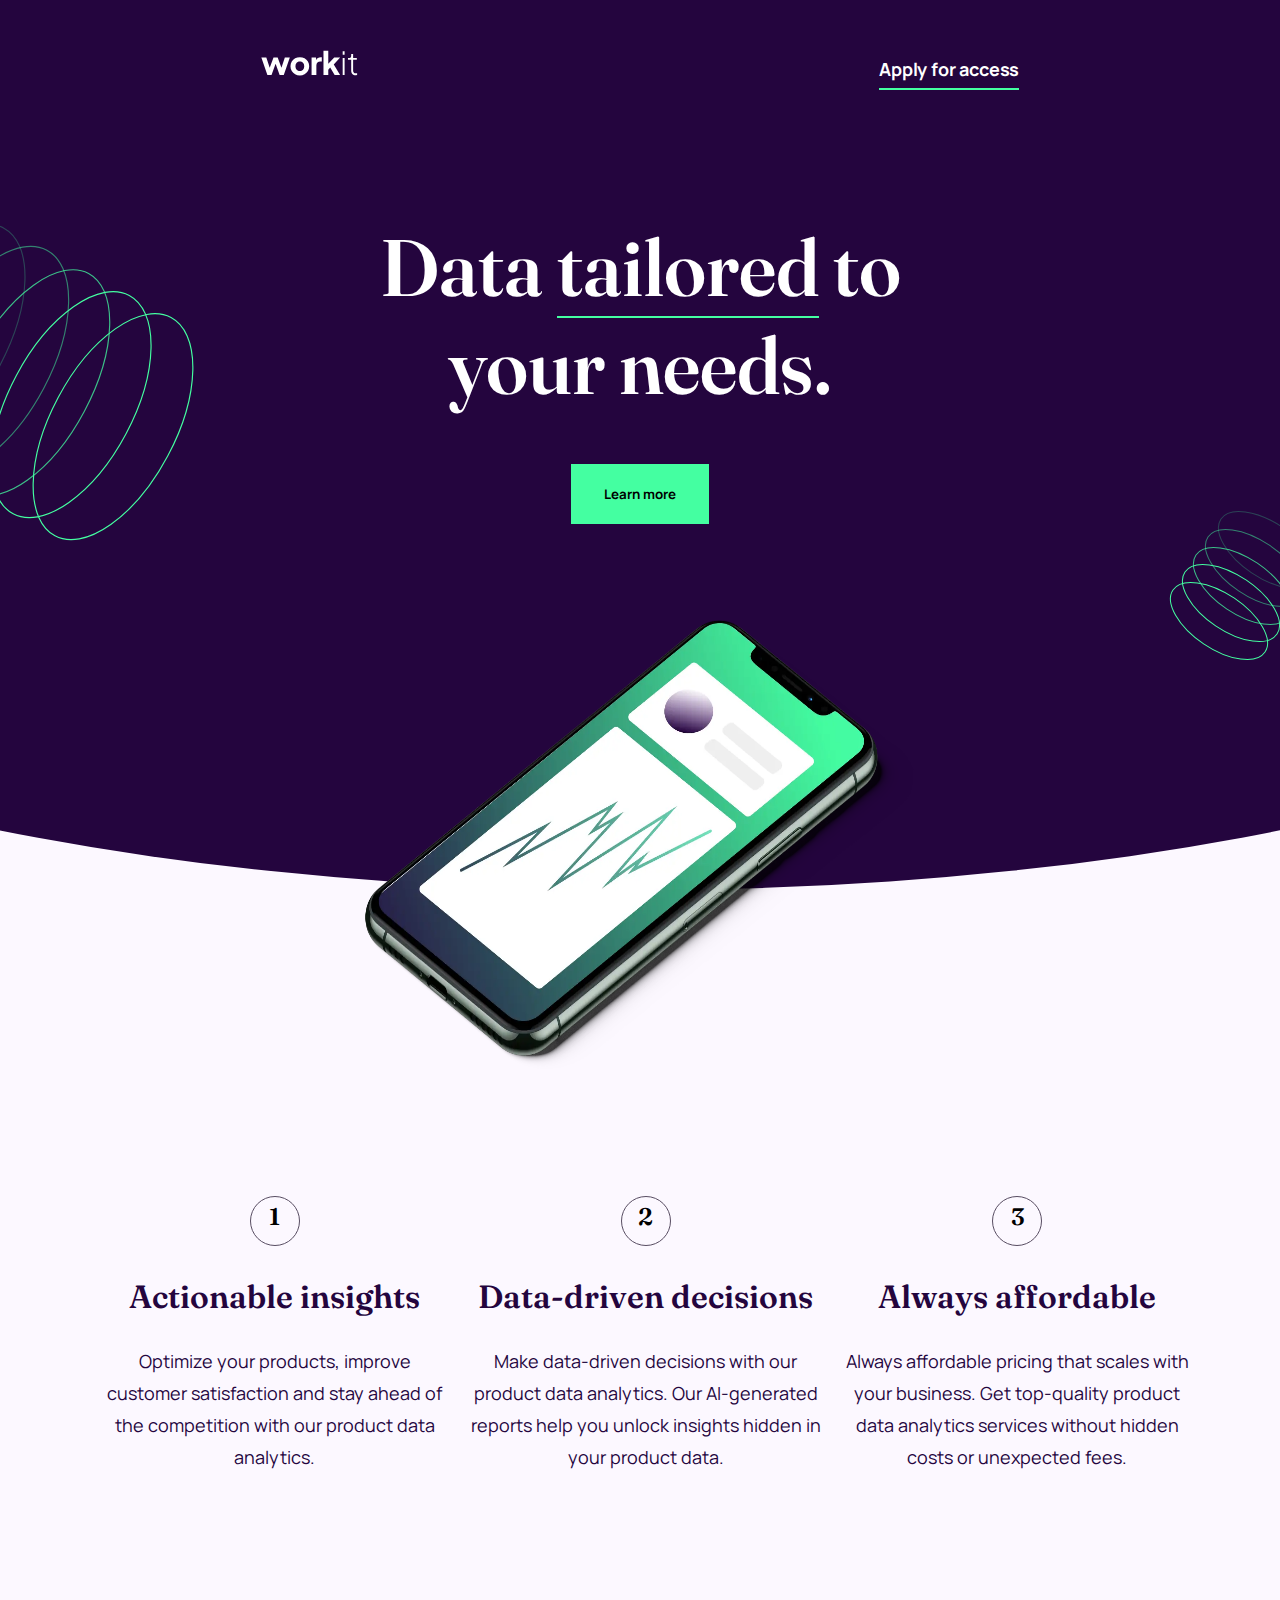
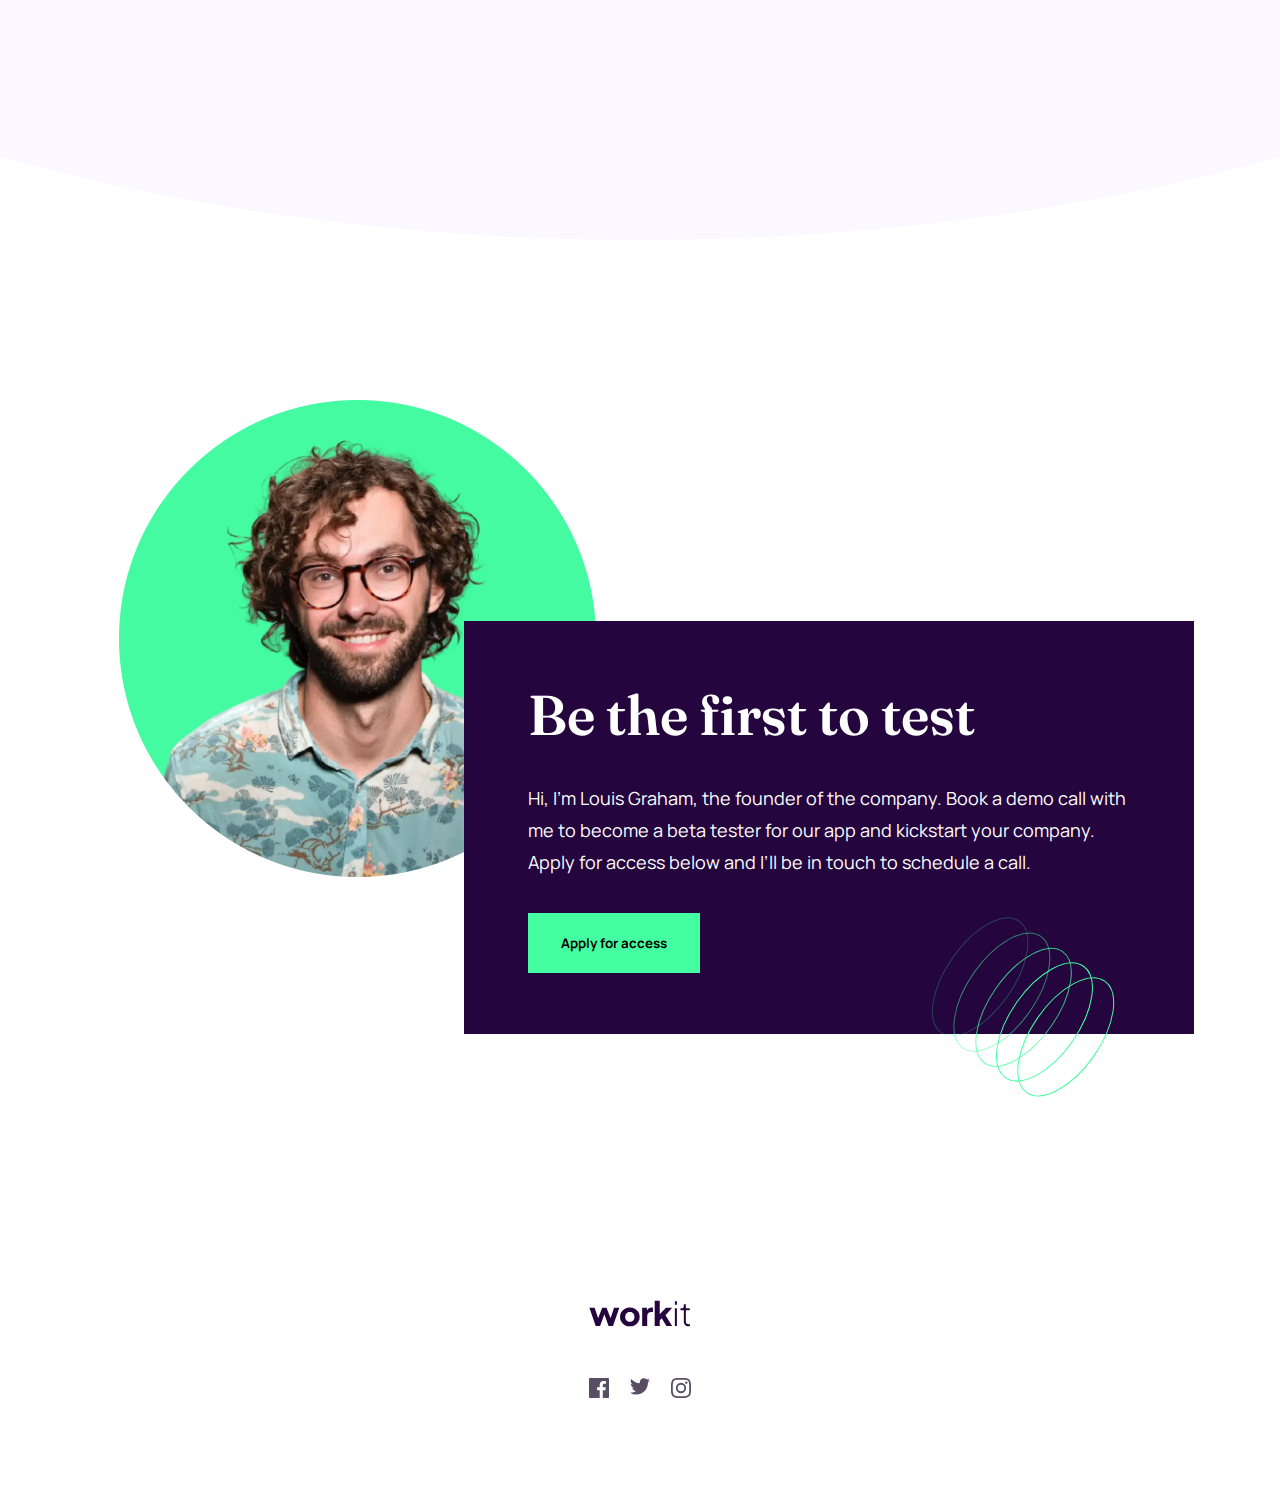
==== commit 69ba8668: "Footer" ====
--- a/starter-code/index.html
+++ b/starter-code/index.html
@@ -38,8 +38,8 @@
           </h1>
           <button class="w-primary-button w-margin-top-50">Learn more</button>
         </div>
-        <img class="w-pattern-1" src="./assets/images/bg-pattern-1.svg">
-        <img class="w-pattern-2" src="./assets/images/bg-pattern-2.svg">
+        <img class="w-pattern-1" src="./assets/images/bg-pattern-1.svg" />
+        <img class="w-pattern-2" src="./assets/images/bg-pattern-2.svg" />
         <img class="w-hero" src="./assets/images/image-hero.webp" />
       </section>
 
@@ -114,22 +114,23 @@
                 your company. Apply for access below and I’ll be in touch to
                 schedule a call.
               </p>
-            <button class="w-primary-button">Apply for access</button>
-          </div>
-          <img class="w-pattern-3" src="./assets/images/bg-pattern-3.svg"/>
-
+              <button class="w-primary-button">Apply for access</button>
+            </div>
+            <img class="w-pattern-3" src="./assets/images/bg-pattern-3.svg" />
           </div>
         </div>
       </section>
     </div>
 
     <footer class="w-footer">
-      <img src="./assets/images/logo-dark.svg" />
+      <div class="w-footer-content">
+        <img class="w-logo" src="./assets/images/logo-dark.svg" />
 
-      <div class="w-media-icons">
-        <a>F</a>
-        <a>T</a>
-        <a>I</a>
+        <div class="w-media-icons">
+          <a href="#" ><img src="./assets/images/icon-facebook.svg" /></a>
+          <a href="#" ><img src="./assets/images/icon-twitter.svg" /></a>
+          <a href="#" ><img src="./assets/images/icon-instagram.svg " /></a>
+        </div>
       </div>
     </footer>
   </body>
--- a/starter-code/style/style.css
+++ b/starter-code/style/style.css
@@ -37,7 +37,7 @@
   .w-page-wrapper {
     display: flex;
     flex-direction: column;
-    height: 3000px;
+    height: 2600px;
     width: 100%;
   }
 
@@ -137,7 +137,7 @@
 
   .w-third-section {
     display: flex;
-    position: absolute;
+    position: relative;
     justify-content: center;
     top: 1750px;
     width: 100%;
@@ -177,6 +177,37 @@
 
   .w-pattern-3 {
     display: none;
+  }
+
+  /* FOOTER  */
+
+  .w-footer {
+    display: flex;
+    justify-content: center;
+    height: 212px;
+    width: 100%;
+  }
+
+  .w-footer-content {
+    display: flex;
+    flex-direction: column;
+    justify-content: space-between;
+    width: 102px;
+    height: 102px;
+  }
+
+  .w-media-icons {
+    display: flex;
+    justify-content: space-between;
+  }
+
+  .w-media-icons a {
+    cursor: pointer;
+    color: #584d62;
+  }
+
+  .w-media-icons a:active {
+    color: black;
   }
 
   /* CSS UTILITARY */
@@ -329,6 +360,12 @@
     justify-content: space-around;
   }
 
+  /* PAGE WRAPPER  */
+
+  .w-page-wrapper {
+    height: 2750px;
+  }
+
   /* MAIN SECTION  */
 
   .w-main-section {
@@ -340,14 +377,12 @@
   }
 
   .w-pattern-1 {
-    
     width: 460px;
     left: -200px;
     top: 20%;
   }
 
   .w-pattern-2 {
-   
     right: -50px;
     top: 50%;
   }
@@ -392,9 +427,11 @@
 @media screen and (min-width: 1200px) {
   /* Main Section */
 
-  
-
-  
+  /* PAGE WRAPPER  */
+
+  .w-page-wrapper {
+    height: 2900px;
+  }
 
   /* SECOND SECTION  */
 
@@ -468,17 +505,6 @@
     height: 290px;
   }
 
-  /* FOOTER  */
-
-  footer {
-    display: block;
-    position: absolute;
-    bottom: 0;
-    height: 120px;
-    width: 100%;
-    background-color: gray;
-  }
-
   /* CSS UTILITY */
 
   .w-second-title {
@@ -517,6 +543,10 @@
 
 .w-text-white {
   color: #fff;
+}
+
+.w-text-davy-grey {
+  color: #584d62;
 }
 
 .w-text-dark-purple {
